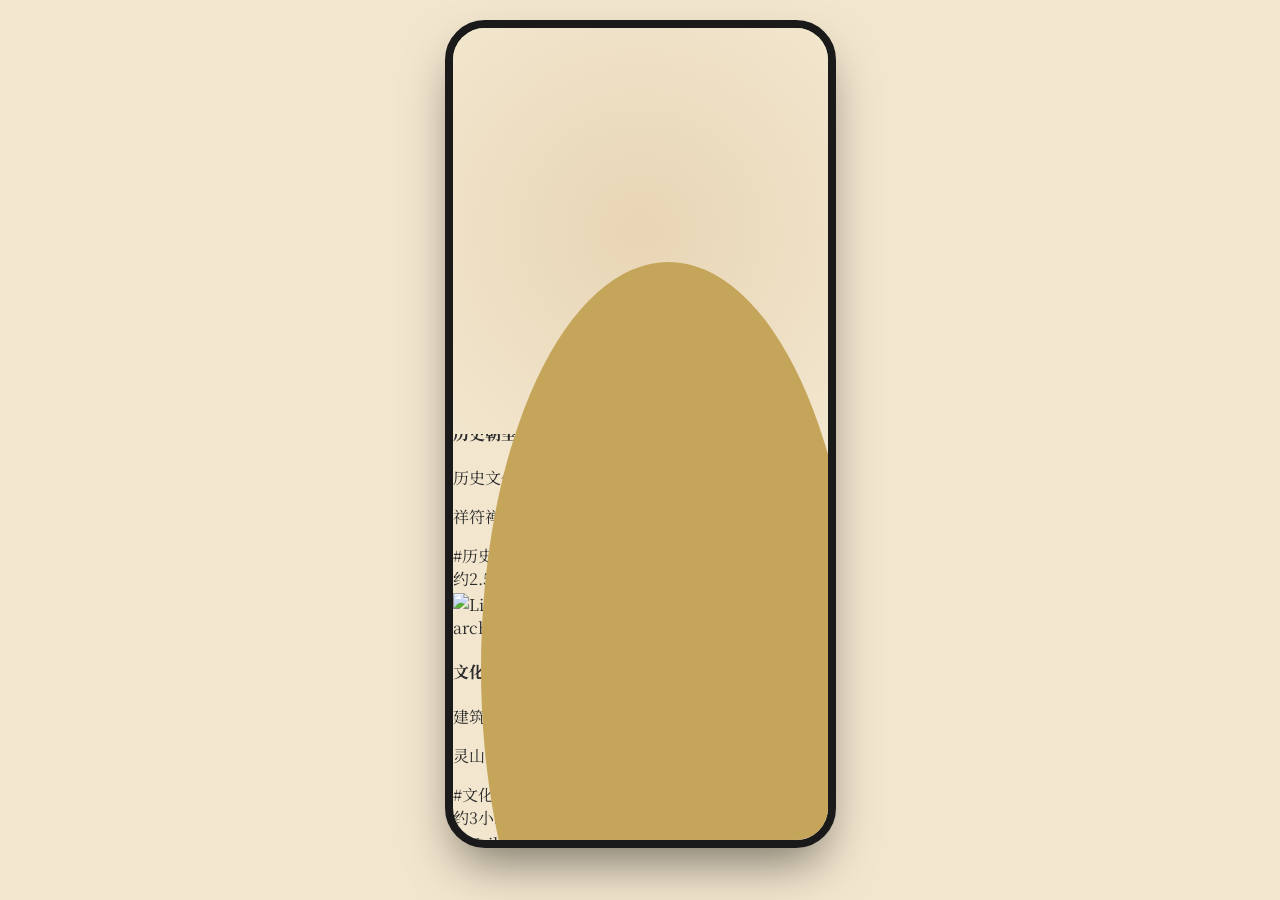
==== digital-human-guide_v2.html @ 1e9fa06c "Add mini program guide and admin pages" ====
<!DOCTYPE html>

<html lang="zh-CN">
<head>
<meta charset="utf-8"/>
<meta content="width=device-width, initial-scale=1.0" name="viewport"/>
<title>灵山胜境 · 智能导览 - 沉浸式数字人景区导览</title>
<script src="https://modao.cc/agent-py/static/source/js/tailwindcss.js"></script>
<script src="https://modao.cc/agent-py/static/source/js/iconify-icon.min.js"></script>
<link href="https://fonts.googleapis.com/css2?family=Noto+Serif+SC:wght@400;700&amp;display=swap" rel="stylesheet"/>
<style>
        body {
            font-family: 'Noto Serif SC', serif;
            background-color: #F2E6CE; /* 绢本色 */
            color: #2B2B2B; /* 墨黑 */
            overflow: hidden;
        }

        .phone-container {
            width: 375px;
            height: 812px;
            margin: 20px auto;
            position: relative;
            background-color: #F2E6CE;
            box-shadow: 0 25px 50px -12px rgba(0, 0, 0, 0.5);
            border-radius: 40px;
            border: 8px solid #1A1A1A;
            overflow: hidden;
        }

        /* 隐藏滚动条但保持功能 */
        .no-scrollbar::-webkit-scrollbar {
            display: none;
        }
        .no-scrollbar {
            -ms-overflow-style: none;
            scrollbar-width: none;
        }

        /* 数字人呼吸光晕 - 融入金色佛光 */
        @keyframes breathe {
            0%, 100% { transform: scale(1); opacity: 0.6; box-shadow: 0 0 20px rgba(197, 165, 90, 0.3), 0 0 40px rgba(178, 34, 34, 0.15); }
            50% { transform: scale(1.05); opacity: 0.9; box-shadow: 0 0 40px rgba(197, 165, 90, 0.5), 0 0 60px rgba(178, 34, 34, 0.3); }
        }
        .avatar-glow {
            animation: breathe 3s ease-in-out infinite;
        }

        /* 声波动画 */
        @keyframes wave {
            0% { height: 4px; }
            50% { height: 16px; }
            100% { height: 4px; }
        }
        .wave-bar {
            width: 2px;
            margin: 0 1px;
            animation: wave 1s ease-in-out infinite;
        }

        /* 语音按钮脉冲 */
        @keyframes pulse-ring {
            0% { transform: scale(0.8); opacity: 0.5; }
            100% { transform: scale(1.5); opacity: 0; }
        }
        .pulse-btn::before {
            content: '';
            position: absolute;
            width: 100%;
            height: 100%;
            border-radius: 50%;
            animation: pulse-ring 2s cubic-bezier(0.24, 0, 0.38, 1) infinite;
        }

        /* 背景水墨动态 - 融入佛光 */
        .ink-bg {
            background: radial-gradient(circle at 50% 50%, #E8D5B5 0%, #F2E6CE 100%);
            position: absolute;
            top: 0;
            left: 0;
            right: 0;
            height: 50%;
            z-index: 0;
        }

        /* 莲花祥云装饰 */
        .lotus-decoration {
            position: absolute;
            bottom: 10px;
            right: 10px;
            opacity: 0.08;
            font-size: 60px;
            z-index: 1;
            pointer-events: none;
            color: #C5A55A;
        }

        /* 磁贴效果 */
        .tile-card {
            background: rgba(255, 255, 255, 0.4);
            backdrop-filter: blur(4px);
            border: 1px solid rgba(43, 43, 43, 0.1);
            transition: all 0.3s ease;
        }
        .tile-card:hover {
            border-color: rgba(197, 165, 90, 0.3);
        }
        .tile-card:active {
            transform: scale(0.95);
            background: rgba(255, 255, 255, 0.6);
        }

        /* 回纹装饰 */
        .border-pattern {
            border: 2px solid #2B2B2B;
            position: relative;
        }
        .border-pattern::after {
            content: '';
            position: absolute;
            top: 2px; left: 2px; right: 2px; bottom: 2px;
            border: 1px solid #2B2B2B;
            pointer-events: none;
        }

        /* 鎏金强调 */
        .gold-accent {
            color: #C5A55A;
        }
        .gold-border {
            border-color: #C5A55A;
        }
        .gold-bg {
            background-color: #C5A55A;
        }
        .gold-bg-light {
            background-color: rgba(197, 165, 90, 0.15);
        }
    </style>
</head>
<body class="flex items-center justify-center min-h-screen bg-gray-200">
<div class="phone-container flex flex-col">
<!-- 顶部状态区 -->
<div class="h-12 flex items-center justify-between px-8 z-20">
<div class="text-xs font-bold">09:41</div>
<div class="flex items-center space-x-2">
<span class="text-[10px] font-medium px-2 py-0.5 border border-[#C5A55A]/40 rounded-full text-[#C5A55A]">灵山胜境</span>
<iconify-icon class="text-sm" icon="mdi:signal"></iconify-icon>
<iconify-icon class="text-sm" icon="mdi:wifi"></iconify-icon>
<iconify-icon class="text-sm" icon="mdi:battery"></iconify-icon>
</div>
</div>
<!-- 主内容滚动区 -->
<div class="flex-1 overflow-y-auto no-scrollbar pb-32">
<!-- 数字人对话区 (沉浸式主体) -->
<div class="relative h-[400px] flex flex-col items-center justify-center">
<div class="ink-bg"></div>
<div class="lotus-decoration">
<iconify-icon icon="mdi:flower-lotus"></iconify-icon>
</div>
<!-- 数字人形象容器 -->
<div class="relative z-10 mt-4">
<div class="w-48 h-48 rounded-full border-4 border-[#C5A55A]/30 avatar-glow overflow-hidden relative">
<img alt="A digital human guide in Buddhist-inspired attire welcoming visitors to Lingshan Grand Buddha Scenic Area" class="w-full h-full object-cover" src="https://modao.cc/agent-py/media/generated_images/2026-05-30/cef617a1b5b144f7b814a6ac4158e7ec.jpg"/>
</div>
<!-- 交互光晕 -->
<div class="absolute -bottom-2 left-1/2 -translate-x-1/2 bg-[#C5A55A] text-white text-[10px] px-3 py-1 rounded-full shadow-lg">
                        正在聆听...
                    </div>
</div>
<!-- 语音文字气泡 -->
<div class="relative z-10 mt-8 px-6 w-full">
<div class="bg-white/70 backdrop-blur-md p-4 rounded-2xl border border-[#C5A55A]/20 shadow-sm relative">
<div class="absolute -top-2 left-1/2 -translate-x-1/2 w-4 h-4 bg-white/70 rotate-45 border-l border-t border-[#C5A55A]/20"></div>
<p class="text-sm leading-relaxed text-center" id="dialogue-text">
                            “您好，我是灵山胜境的智能导览小灵，欢迎来到太湖佛国！”
                        </p>
<div class="flex justify-center items-end h-4 mt-2 space-x-0.5">
<div class="wave-bar bg-[#C5A55A]" style="animation-delay: 0.1s"></div>
<div class="wave-bar bg-[#B22222]" style="animation-delay: 0.3s"></div>
<div class="wave-bar bg-[#C5A55A]" style="animation-delay: 0.5s"></div>
<div class="wave-bar bg-[#B22222]" style="animation-delay: 0.2s"></div>
<div class="wave-bar bg-[#C5A55A]" style="animation-delay: 0.4s"></div>
</div>
</div>
</div>
</div>
<!-- 功能快捷入口区 -->
<div class="px-6 -mt-4 relative z-20 flex items-center justify-center space-x-8">
<button class="w-12 h-12 rounded-full bg-white/80 border border-gray-200 flex items-center justify-center shadow-md active:scale-90 transition-transform">
<iconify-icon class="text-xl text-gray-600" icon="mdi:keyboard-outline"></iconify-icon>
</button>
<button class="w-20 h-20 rounded-full bg-[#C5A55A] flex items-center justify-center shadow-xl pulse-btn relative active:scale-95 transition-transform" style="--pulse-color: #C5A55A;">
<iconify-icon class="text-4xl text-white relative z-10" icon="mdi:microphone"></iconify-icon>
</button>
<button class="w-12 h-12 rounded-full bg-white/80 border border-gray-200 flex items-center justify-center shadow-md active:scale-90 transition-transform">
<iconify-icon class="text-xl text-gray-600" icon="mdi:camera-outline"></iconify-icon>
</button>
</div>
<!-- 个性化游览路径 -->
<div class="mt-10 px-6">
<div class="flex justify-between items-end mb-4">
<h3 class="font-bold text-lg border-l-4 border-[#C5A55A] pl-3">推荐路线</h3>
<span class="text-xs text-gray-500">更多路线 &gt;</span>
</div>
<div class="flex space-x-4 overflow-x-auto no-scrollbar snap-x">
<!-- 路线卡片 1：历史朝圣之旅 -->
<div class="flex-none w-[260px] snap-start bg-white rounded-2xl overflow-hidden shadow-sm border border-gray-100">
<img alt="Xiangfu Temple entrance at Lingshan scenic area" class="w-full h-32 object-cover" src="https://modao.cc/agent-py/media/generated_images/2026-05-30/c7daee6f95bc4a80acd3943cc859bc97.jpg"/>
<div class="p-4">
<div class="flex justify-between items-start">
<h4 class="font-bold">历史朝圣之旅</h4>
<span class="bg-[#F2E6CE] text-[#C5A55A] text-[10px] px-2 py-0.5 rounded font-medium">历史文化</span>
</div>
<p class="text-[11px] text-gray-500 mt-1">祥符禅寺 → 灵山大佛 → 玄奘纪念堂</p>
<div class="mt-2 flex flex-wrap gap-1">
<span class="text-[9px] bg-gray-100 text-gray-500 px-1.5 py-0.5 rounded">#历史</span>
</div>
<div class="mt-3 flex justify-between items-center">
<span class="text-xs text-gray-400"><iconify-icon class="align-middle mr-1" icon="mdi:clock-outline"></iconify-icon>约2.5小时</span>
<button class="bg-[#2B2B2B] text-white text-xs px-4 py-1.5 rounded-full">开始游览</button>
</div>
</div>
</div>
<!-- 路线卡片 2：文化探秘之旅 -->
<div class="flex-none w-[260px] snap-start bg-white rounded-2xl overflow-hidden shadow-sm border border-gray-100">
<img alt="Lingshan Brahma Palace magnificent architecture interior" class="w-full h-32 object-cover" src="https://modao.cc/agent-py/media/generated_images/2026-05-30/686ee01ad6d4407899d7e5ca32ff51e2.jpg"/>
<div class="p-4">
<div class="flex justify-between items-start">
<h4 class="font-bold">文化探秘之旅</h4>
<span class="bg-blue-50 text-blue-600 text-[10px] px-2 py-0.5 rounded font-medium">建筑艺术</span>
</div>
<p class="text-[11px] text-gray-500 mt-1">灵山梵宫 → 五印坛城 → 九龙灌浴</p>
<div class="mt-2 flex flex-wrap gap-1">
<span class="text-[9px] bg-gray-100 text-gray-500 px-1.5 py-0.5 rounded">#文化</span>
</div>
<div class="mt-3 flex justify-between items-center">
<span class="text-xs text-gray-400"><iconify-icon class="align-middle mr-1" icon="mdi:clock-outline"></iconify-icon>约3小时</span>
<button class="bg-[#2B2B2B] text-white text-xs px-4 py-1.5 rounded-full">开始游览</button>
</div>
</div>
</div>
<!-- 路线卡片 3：自然禅意之旅 -->
<div class="flex-none w-[260px] snap-start bg-white rounded-2xl overflow-hidden shadow-sm border border-gray-100">
<img alt="Taihu Lake shoreline near Lingshan mountain scenery" class="w-full h-32 object-cover" src="https://modao.cc/agent-py/media/generated_images/2026-05-30/69fa940902654229a9d79c3aabaeab7b.jpg"/>
<div class="p-4">
<div class="flex justify-between items-start">
<h4 class="font-bold">自然禅意之旅</h4>
<span class="bg-green-50 text-green-600 text-[10px] px-2 py-0.5 rounded font-medium">自然风光</span>
</div>
<p class="text-[11px] text-gray-500 mt-1">太湖漫步 → 小灵山登高 → 禅意生态步道</p>
<div class="mt-2 flex flex-wrap gap-1">
<span class="text-[9px] bg-gray-100 text-gray-500 px-1.5 py-0.5 rounded">#自然</span>
</div>
<div class="mt-3 flex justify-between items-center">
<span class="text-xs text-gray-400"><iconify-icon class="align-middle mr-1" icon="mdi:clock-outline"></iconify-icon>约2小时</span>
<button class="bg-[#2B2B2B] text-white text-xs px-4 py-1.5 rounded-full">开始游览</button>
</div>
</div>
</div>
</div>
</div>
<!-- 景区百科磁贴区 -->
<div class="mt-10 px-6">
<h3 class="font-bold text-lg border-l-4 border-[#C5A55A] pl-3 mb-4">景区百科</h3>
<div class="grid grid-cols-2 gap-4">
<div class="tile-card p-4 rounded-xl flex flex-col items-center justify-center text-center">
<iconify-icon class="text-3xl text-[#C5A55A] mb-2" icon="mdi:temple-buddhist"></iconify-icon>
<span class="text-sm font-bold">灵山大佛</span>
<span class="text-[10px] text-gray-500">88米青铜大佛，东方佛之代表</span>
</div>
<div class="tile-card p-4 rounded-xl flex flex-col items-center justify-center text-center">
<iconify-icon class="text-3xl text-[#1A2C42] mb-2" icon="mdi:fountain"></iconify-icon>
<span class="text-sm font-bold">九龙灌浴</span>
<span class="text-[10px] text-gray-500">动态再现佛祖诞生场景</span>
</div>
<div class="tile-card p-4 rounded-xl flex flex-col items-center justify-center text-center">
<iconify-icon class="text-3xl text-[#B22222] mb-2" icon="mdi:palace"></iconify-icon>
<span class="text-sm font-bold">灵山梵宫</span>
<span class="text-[10px] text-gray-500">造价18亿的东方艺术殿堂</span>
</div>
<div class="tile-card p-4 rounded-xl flex flex-col items-center justify-center text-center">
<iconify-icon class="text-3xl text-[#C5A55A] mb-2" icon="mdi:castle"></iconify-icon>
<span class="text-sm font-bold">五印坛城</span>
<span class="text-[10px] text-gray-500">江南独有的藏传佛教体验中心</span>
</div>
<div class="tile-card p-4 rounded-xl flex flex-col items-center justify-center text-center">
<iconify-icon class="text-3xl text-green-700 mb-2" icon="mdi:shrine-outline"></iconify-icon>
<span class="text-sm font-bold">祥符禅寺</span>
<span class="text-[10px] text-gray-500">千年古刹，玄奘赐名发源地</span>
</div>
<div class="tile-card p-4 rounded-xl flex flex-col items-center justify-center text-center">
<iconify-icon class="text-3xl text-orange-600 mb-2" icon="mdi:book-open-variant"></iconify-icon>
<span class="text-sm font-bold">玄奘与灵山</span>
<span class="text-[10px] text-gray-500">开启灵山佛教千年文脉</span>
</div>
</div>
</div>
<!-- 周边服务设施 -->
<div class="mt-10 px-6 mb-10">
<div class="bg-[#2B2B2B] rounded-2xl p-4 flex justify-around items-center shadow-lg">
<div class="flex flex-col items-center">
<div class="w-10 h-10 rounded-full bg-white/10 flex items-center justify-center mb-1">
<iconify-icon class="text-xl text-white" icon="mdi:toilet"></iconify-icon>
</div>
<span class="text-[10px] text-gray-300">洗手间</span>
</div>
<div class="flex flex-col items-center">
<div class="w-10 h-10 rounded-full bg-white/10 flex items-center justify-center mb-1">
<iconify-icon class="text-xl text-white" icon="mdi:silverware-fork-knife"></iconify-icon>
</div>
<span class="text-[10px] text-gray-300">餐厅</span>
</div>
<div class="flex flex-col items-center">
<div class="w-10 h-10 rounded-full bg-white/10 flex items-center justify-center mb-1">
<iconify-icon class="text-xl text-white" icon="mdi:car-connected"></iconify-icon>
</div>
<span class="text-[10px] text-gray-300">停车场</span>
</div>
<div class="flex flex-col items-center">
<div class="w-10 h-10 rounded-full bg-white/10 flex items-center justify-center mb-1">
<iconify-icon class="text-xl text-white" icon="mdi:information-outline"></iconify-icon>
</div>
<span class="text-[10px] text-gray-300">游客中心</span>
</div>
</div>
</div>
</div>
<!-- 实时语音讲解控制条 (悬浮) -->
<div class="absolute bottom-20 left-4 right-4 z-30">
<div class="bg-white/90 backdrop-blur-md rounded-2xl p-3 shadow-xl border border-[#C5A55A]/30 flex items-center space-x-3">
<div class="w-10 h-10 rounded-lg overflow-hidden flex-none">
<img alt="Lingshan Grand Buddha hand square scenic view" class="w-full h-full object-cover" src="https://modao.cc/agent-py/media/generated_images/2026-05-30/0a1ec0ee9d7247d2acc868a0eba8b0f4.jpg"/>
</div>
<div class="flex-1 min-w-0">
<div class="flex justify-between items-center mb-1">
<h5 class="text-xs font-bold truncate">正在讲解：灵山大佛 · 佛手广场</h5>
<span class="text-[10px] text-gray-400">02:15 / 04:30</span>
</div>
<div class="w-full h-1 bg-gray-200 rounded-full overflow-hidden">
<div class="h-full bg-[#C5A55A] w-1/2"></div>
</div>
<div class="mt-1">
<p class="text-[9px] text-gray-400 truncate">云端俯瞰太湖全景，感受"八风吹不动，端坐紫金莲"的吉相格局</p>
</div>
</div>
<button class="w-8 h-8 rounded-full bg-[#C5A55A] flex items-center justify-center flex-none" id="play-btn">
<iconify-icon class="text-white text-lg" icon="mdi:play"></iconify-icon>
</button>
</div>
</div>
<!-- 底部导航栏 -->
<div class="h-20 bg-white border-t border-gray-100 flex items-center justify-around px-4 z-40">
<div class="flex flex-col items-center text-[#C5A55A]">
<iconify-icon class="text-2xl" icon="mdi:home-variant"></iconify-icon>
<span class="text-[10px] mt-1 font-bold">首页</span>
</div>
<div class="flex flex-col items-center text-gray-400">
<iconify-icon class="text-2xl" icon="mdi:comment-quote"></iconify-icon>
<span class="text-[10px] mt-1">讲解</span>
</div>
<div class="flex flex-col items-center text-gray-400">
<iconify-icon class="text-2xl" icon="mdi:map-marker-path"></iconify-icon>
<span class="text-[10px] mt-1">路线</span>
</div>
<div class="flex flex-col items-center text-gray-400">
<iconify-icon class="text-2xl" icon="mdi:account-circle"></iconify-icon>
<span class="text-[10px] mt-1">我的</span>
</div>
</div>
</div>
<script>
        // 模拟播放/暂停交互
        const playBtn = document.getElementById('play-btn');
        let isPlaying = false;
        playBtn.addEventListener('click', () => {
            isPlaying = !isPlaying;
            const icon = playBtn.querySelector('iconify-icon');
            icon.setAttribute('icon', isPlaying ? 'mdi:pause' : 'mdi:play');
        });

        // 模拟对话文本切换
        const dialogueText = document.getElementById('dialogue-text');
        const dialogues = [
            "“您好，我是灵山胜境的智能导览小灵，欢迎来到太湖佛国！”",
            "“灵山大佛高88米，由725吨铸铜铸造，是目前中国最高的青铜佛像之一。”",
            "“您对历史文化感兴趣吗？我可以为您推荐一条朝圣探秘路线。”",
            "“前方就是九龙灌浴广场，每日多场次动态演出再现佛祖诞生场景。”"
        ];
        let currentDialogue = 0;

        // 每6秒自动切换一段对话演示
        setInterval(() => {
            currentDialogue = (currentDialogue + 1) % dialogues.length;
            dialogueText.style.opacity = 0;
            setTimeout(() => {
                dialogueText.innerText = dialogues[currentDialogue];
                dialogueText.style.opacity = 1;
            }, 500);
        }, 6000);

        // 磁贴点击反馈
        document.querySelectorAll('.tile-card').forEach(tile => {
            tile.addEventListener('click', function() {
                const title = this.querySelector('span.font-bold').innerText;
                console.log('点击了百科：' + title);
                // 这里可以扩展弹出详情页的逻辑
            });
        });

        // 脉冲按钮颜色同步
        const pulseBtn = document.querySelector('.pulse-btn');
        if (pulseBtn) {
            const style = document.createElement('style');
            style.textContent = `
                .pulse-btn::before {
                    background-color: #C5A55A;
                }
            `;
            document.head.appendChild(style);
        }
    </script>
</body>
</html>
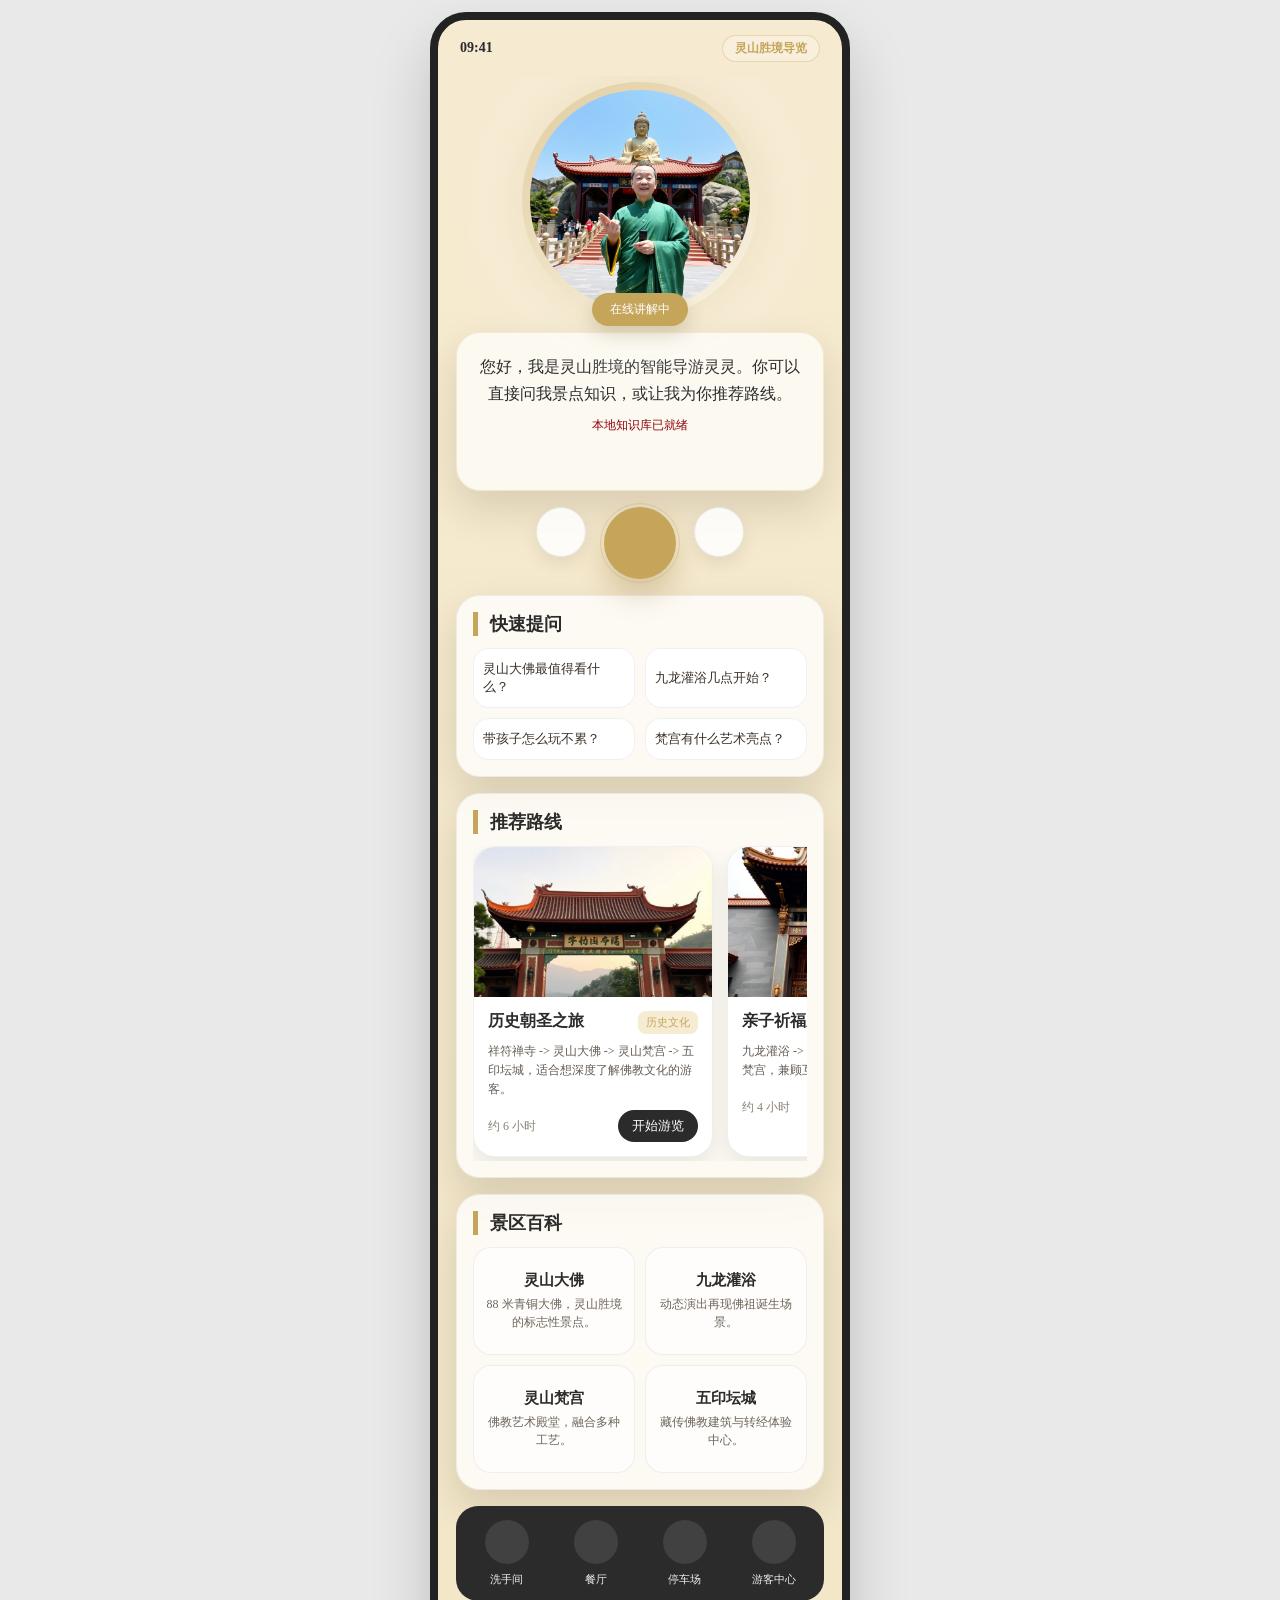
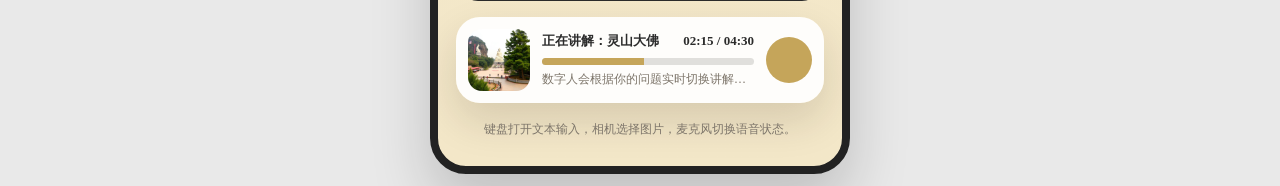
==== commit b8cce470: "完善AI数字人导览小程序功能" ====
--- a/digital-human-guide_v2.html
+++ b/digital-human-guide_v2.html
@@ -1,424 +1,699 @@
 <!DOCTYPE html>
-
 <html lang="zh-CN">
 <head>
-<meta charset="utf-8"/>
-<meta content="width=device-width, initial-scale=1.0" name="viewport"/>
-<title>灵山胜境 · 智能导览 - 沉浸式数字人景区导览</title>
-<script src="https://modao.cc/agent-py/static/source/js/tailwindcss.js"></script>
-<script src="https://modao.cc/agent-py/static/source/js/iconify-icon.min.js"></script>
-<link href="https://fonts.googleapis.com/css2?family=Noto+Serif+SC:wght@400;700&amp;display=swap" rel="stylesheet"/>
-<style>
-        body {
-            font-family: 'Noto Serif SC', serif;
-            background-color: #F2E6CE; /* 绢本色 */
-            color: #2B2B2B; /* 墨黑 */
-            overflow: hidden;
-        }
-
-        .phone-container {
-            width: 375px;
-            height: 812px;
-            margin: 20px auto;
-            position: relative;
-            background-color: #F2E6CE;
-            box-shadow: 0 25px 50px -12px rgba(0, 0, 0, 0.5);
-            border-radius: 40px;
-            border: 8px solid #1A1A1A;
-            overflow: hidden;
-        }
-
-        /* 隐藏滚动条但保持功能 */
-        .no-scrollbar::-webkit-scrollbar {
-            display: none;
-        }
-        .no-scrollbar {
-            -ms-overflow-style: none;
-            scrollbar-width: none;
-        }
-
-        /* 数字人呼吸光晕 - 融入金色佛光 */
-        @keyframes breathe {
-            0%, 100% { transform: scale(1); opacity: 0.6; box-shadow: 0 0 20px rgba(197, 165, 90, 0.3), 0 0 40px rgba(178, 34, 34, 0.15); }
-            50% { transform: scale(1.05); opacity: 0.9; box-shadow: 0 0 40px rgba(197, 165, 90, 0.5), 0 0 60px rgba(178, 34, 34, 0.3); }
-        }
-        .avatar-glow {
-            animation: breathe 3s ease-in-out infinite;
-        }
-
-        /* 声波动画 */
-        @keyframes wave {
-            0% { height: 4px; }
-            50% { height: 16px; }
-            100% { height: 4px; }
-        }
-        .wave-bar {
-            width: 2px;
-            margin: 0 1px;
-            animation: wave 1s ease-in-out infinite;
-        }
-
-        /* 语音按钮脉冲 */
-        @keyframes pulse-ring {
-            0% { transform: scale(0.8); opacity: 0.5; }
-            100% { transform: scale(1.5); opacity: 0; }
-        }
-        .pulse-btn::before {
-            content: '';
-            position: absolute;
-            width: 100%;
-            height: 100%;
-            border-radius: 50%;
-            animation: pulse-ring 2s cubic-bezier(0.24, 0, 0.38, 1) infinite;
-        }
-
-        /* 背景水墨动态 - 融入佛光 */
-        .ink-bg {
-            background: radial-gradient(circle at 50% 50%, #E8D5B5 0%, #F2E6CE 100%);
-            position: absolute;
-            top: 0;
-            left: 0;
-            right: 0;
-            height: 50%;
-            z-index: 0;
-        }
-
-        /* 莲花祥云装饰 */
-        .lotus-decoration {
-            position: absolute;
-            bottom: 10px;
-            right: 10px;
-            opacity: 0.08;
-            font-size: 60px;
-            z-index: 1;
-            pointer-events: none;
-            color: #C5A55A;
-        }
-
-        /* 磁贴效果 */
-        .tile-card {
-            background: rgba(255, 255, 255, 0.4);
-            backdrop-filter: blur(4px);
-            border: 1px solid rgba(43, 43, 43, 0.1);
-            transition: all 0.3s ease;
-        }
-        .tile-card:hover {
-            border-color: rgba(197, 165, 90, 0.3);
-        }
-        .tile-card:active {
-            transform: scale(0.95);
-            background: rgba(255, 255, 255, 0.6);
-        }
-
-        /* 回纹装饰 */
-        .border-pattern {
-            border: 2px solid #2B2B2B;
-            position: relative;
-        }
-        .border-pattern::after {
-            content: '';
-            position: absolute;
-            top: 2px; left: 2px; right: 2px; bottom: 2px;
-            border: 1px solid #2B2B2B;
-            pointer-events: none;
-        }
-
-        /* 鎏金强调 */
-        .gold-accent {
-            color: #C5A55A;
-        }
-        .gold-border {
-            border-color: #C5A55A;
-        }
-        .gold-bg {
-            background-color: #C5A55A;
-        }
-        .gold-bg-light {
-            background-color: rgba(197, 165, 90, 0.15);
-        }
-    </style>
+  <meta charset="utf-8" />
+  <meta name="viewport" content="width=device-width, initial-scale=1.0" />
+  <title>灵山胜境 智能导览</title>
+  <script src="https://modao.cc/agent-py/static/source/js/iconify-icon.min.js"></script>
+  <style>
+    :root{
+      --bg:#f2e6ce;
+      --card:#fffaf0;
+      --text:#2b2b2b;
+      --muted:#7d756a;
+      --gold:#c5a55a;
+      --red:#b22222;
+      --shadow:0 18px 40px rgba(40,28,16,.14);
+      --radius:24px;
+    }
+    *{box-sizing:border-box}
+    body{
+      margin:0;
+      font-family:"Noto Serif SC", "PingFang SC", "Microsoft YaHei", serif;
+      color:var(--text);
+      background:#e9e9e9;
+    }
+    .shell{
+      width:min(420px, calc(100vw - 24px));
+      margin:12px auto;
+      min-height:calc(100vh - 24px);
+      background:linear-gradient(180deg,#f6ead0 0%, #f3e7c8 100%);
+      border:8px solid #222;
+      border-radius:36px;
+      overflow:hidden;
+      box-shadow:0 30px 60px rgba(0,0,0,.18);
+      display:flex;
+      flex-direction:column;
+    }
+    .topbar{
+      height:56px;
+      padding:0 22px;
+      display:flex;
+      align-items:center;
+      justify-content:space-between;
+      font-size:14px;
+      font-weight:700;
+    }
+    .badge{
+      padding:4px 12px;
+      border:1px solid rgba(197,165,90,.35);
+      border-radius:999px;
+      color:var(--gold);
+      font-size:12px;
+      font-weight:600;
+      background:rgba(255,255,255,.25);
+    }
+    .content{
+      flex:1;
+      overflow:auto;
+      padding:0 18px 24px;
+    }
+    .hero{
+      position:relative;
+      padding:6px 0 18px;
+      display:flex;
+      flex-direction:column;
+      align-items:center;
+      gap:14px;
+    }
+    .hero::before{
+      content:"";
+      position:absolute;
+      inset:0;
+      background:radial-gradient(circle at 50% 30%, rgba(255,255,255,.46), transparent 56%);
+      pointer-events:none;
+    }
+    .avatar-wrap{
+      width:236px;
+      height:236px;
+      border-radius:50%;
+      padding:8px;
+      background:linear-gradient(145deg, rgba(197,165,90,.45), rgba(255,255,255,.35));
+      box-shadow:0 0 42px rgba(197,165,90,.22);
+      position:relative;
+    }
+    .avatar-wrap img{
+      width:100%;
+      height:100%;
+      border-radius:50%;
+      object-fit:cover;
+      display:block;
+    }
+    .listening{
+      position:absolute;
+      left:50%;
+      bottom:-8px;
+      transform:translateX(-50%);
+      background:var(--gold);
+      color:#fff;
+      padding:8px 18px;
+      border-radius:999px;
+      font-size:12px;
+      box-shadow:0 8px 18px rgba(90,70,20,.18);
+    }
+    .dialogue{
+      width:100%;
+      background:rgba(255,255,255,.7);
+      border:1px solid rgba(197,165,90,.2);
+      border-radius:24px;
+      padding:20px 18px 16px;
+      box-shadow:var(--shadow);
+      text-align:center;
+    }
+    .dialogue p{
+      margin:0;
+      line-height:1.7;
+      font-size:16px;
+    }
+    .source{
+      margin-top:10px;
+      color:#8f000d;
+      font-size:12px;
+    }
+    .waves{
+      margin-top:12px;
+      height:28px;
+      display:flex;
+      align-items:flex-end;
+      justify-content:center;
+      gap:4px;
+    }
+    .waves span{
+      width:4px;
+      border-radius:999px;
+      background:var(--gold);
+      animation:wave 1s ease-in-out infinite;
+    }
+    .waves span:nth-child(2n){background:var(--red)}
+    .waves span:nth-child(2){animation-delay:.12s}
+    .waves span:nth-child(3){animation-delay:.24s}
+    .waves span:nth-child(4){animation-delay:.36s}
+    .waves span:nth-child(5){animation-delay:.48s}
+    @keyframes wave{
+      0%,100%{height:8px}
+      50%{height:26px}
+    }
+    .actions{
+      margin-top:-2px;
+      display:flex;
+      justify-content:center;
+      gap:18px;
+      position:relative;
+      z-index:2;
+    }
+    .icon-btn{
+      border:none;
+      cursor:pointer;
+      display:grid;
+      place-items:center;
+      padding:0;
+      transition:transform .15s ease, box-shadow .15s ease, background .15s ease;
+      outline:none;
+    }
+    .icon-btn:active{transform:scale(.95)}
+    .kbd,.cam{
+      width:50px;
+      height:50px;
+      border-radius:50%;
+      background:rgba(255,255,255,.85);
+      border:1px solid rgba(0,0,0,.08);
+      box-shadow:0 8px 18px rgba(0,0,0,.08);
+      color:#555;
+    }
+    .mic{
+      width:72px;
+      height:72px;
+      border-radius:50%;
+      background:var(--gold);
+      color:#fff;
+      box-shadow:0 16px 28px rgba(128,94,22,.26);
+      position:relative;
+    }
+    .mic::before{
+      content:"";
+      position:absolute;
+      inset:-4px;
+      border-radius:50%;
+      border:1px solid rgba(197,165,90,.35);
+      animation:pulse 2s ease-out infinite;
+    }
+    @keyframes pulse{
+      0%{transform:scale(.9);opacity:.7}
+      100%{transform:scale(1.22);opacity:0}
+    }
+    .panel{
+      margin-top:16px;
+      background:rgba(255,255,255,.78);
+      border:1px solid rgba(0,0,0,.06);
+      border-radius:var(--radius);
+      box-shadow:var(--shadow);
+      padding:16px;
+    }
+    .section-title{
+      margin:0 0 12px;
+      padding-left:12px;
+      border-left:5px solid var(--gold);
+      font-size:18px;
+      font-weight:700;
+    }
+    .quick-grid{
+      display:grid;
+      grid-template-columns:1fr 1fr;
+      gap:10px;
+    }
+    .quick-grid button{
+      border:none;
+      border-radius:16px;
+      background:#fff;
+      padding:12px 10px;
+      line-height:1.35;
+      color:#3a3128;
+      box-shadow:inset 0 0 0 1px rgba(0,0,0,.06);
+      text-align:left;
+      cursor:pointer;
+    }
+    .routes{
+      display:flex;
+      gap:14px;
+      overflow:auto;
+      padding-bottom:4px;
+    }
+    .route-card{
+      min-width:240px;
+      width:240px;
+      background:#fff;
+      border-radius:22px;
+      overflow:hidden;
+      box-shadow:0 10px 22px rgba(0,0,0,.08);
+      border:1px solid rgba(0,0,0,.06);
+    }
+    .route-card img{
+      width:100%;
+      height:150px;
+      object-fit:cover;
+      display:block;
+    }
+    .route-body{padding:14px}
+    .route-top{
+      display:flex;
+      justify-content:space-between;
+      align-items:flex-start;
+      gap:10px;
+    }
+    .route-title{font-weight:700;font-size:16px}
+    .tag{
+      font-size:11px;
+      padding:4px 8px;
+      border-radius:8px;
+      background:#f6ecd3;
+      color:var(--gold);
+      flex:none;
+    }
+    .route-desc{
+      margin:8px 0 0;
+      font-size:12px;
+      color:#665d54;
+      line-height:1.55;
+    }
+    .route-foot{
+      margin-top:12px;
+      display:flex;
+      justify-content:space-between;
+      align-items:center;
+      font-size:12px;
+      color:#8b8278;
+    }
+    .start{
+      border:none;
+      background:#2b2b2b;
+      color:#fff;
+      border-radius:999px;
+      padding:7px 14px;
+      cursor:pointer;
+    }
+    .tiles{
+      display:grid;
+      grid-template-columns:1fr 1fr;
+      gap:10px;
+    }
+    .tile{
+      min-height:108px;
+      border-radius:18px;
+      background:rgba(255,255,255,.65);
+      border:1px solid rgba(0,0,0,.06);
+      padding:14px 12px;
+      text-align:center;
+      display:flex;
+      flex-direction:column;
+      justify-content:center;
+      gap:6px;
+      cursor:pointer;
+    }
+    .tile strong{font-size:15px}
+    .tile small{font-size:12px;color:#6d645a;line-height:1.45}
+    .service-bar{
+      margin-top:16px;
+      background:#2b2b2b;
+      color:#eee;
+      border-radius:22px;
+      padding:14px 10px;
+      display:flex;
+      justify-content:space-around;
+      gap:8px;
+    }
+    .service-item{
+      display:flex;
+      flex-direction:column;
+      align-items:center;
+      gap:8px;
+      font-size:11px;
+    }
+    .service-icon{
+      width:44px;
+      height:44px;
+      border-radius:50%;
+      background:rgba(255,255,255,.1);
+      display:grid;
+      place-items:center;
+    }
+    .chat-panel{
+      margin-top:16px;
+      background:rgba(255,255,255,.84);
+      border-radius:24px;
+      box-shadow:var(--shadow);
+      padding:14px;
+      display:none;
+    }
+    .chat-row{
+      display:flex;
+      gap:10px;
+      align-items:center;
+    }
+    .chat-row input{
+      flex:1;
+      min-width:0;
+      height:44px;
+      border:1px solid rgba(0,0,0,.12);
+      border-radius:14px;
+      padding:0 14px;
+      font:inherit;
+      outline:none;
+      background:#fff;
+    }
+    .chat-row button{
+      border:none;
+      height:44px;
+      border-radius:14px;
+      padding:0 16px;
+      background:#2b2b2b;
+      color:#fff;
+      cursor:pointer;
+    }
+    .log{
+      margin:12px 0 0;
+      padding:0;
+      list-style:none;
+      display:flex;
+      flex-direction:column;
+      gap:10px;
+    }
+    .msg{
+      max-width:86%;
+      border-radius:16px;
+      padding:10px 12px;
+      line-height:1.6;
+      font-size:14px;
+    }
+    .msg.user{align-self:flex-end;background:#2b2b2b;color:#fff}
+    .msg.ai{align-self:flex-start;background:#fff8eb;border:1px solid rgba(197,165,90,.18)}
+    .player{
+      margin-top:16px;
+      border-radius:24px;
+      background:rgba(255,255,255,.92);
+      box-shadow:var(--shadow);
+      padding:12px;
+      display:flex;
+      gap:12px;
+      align-items:center;
+    }
+    .player img{
+      width:62px;height:62px;border-radius:14px;object-fit:cover;flex:none;
+    }
+    .player-main{flex:1;min-width:0}
+    .player-top{
+      display:flex;justify-content:space-between;gap:12px;align-items:center;font-size:13px;font-weight:700
+    }
+    .progress{height:7px;background:#e0dfdc;border-radius:999px;overflow:hidden;margin-top:8px}
+    .progress span{display:block;height:100%;width:48%;background:var(--gold)}
+    .player-desc{margin-top:6px;font-size:12px;color:var(--muted);white-space:nowrap;overflow:hidden;text-overflow:ellipsis}
+    .play{
+      width:46px;height:46px;border-radius:50%;background:var(--gold);color:#fff;border:none;cursor:pointer;flex:none
+    }
+    .hidden{display:none}
+    .footer-note{
+      color:var(--muted);
+      font-size:12px;
+      text-align:center;
+      margin:18px 0 0;
+      padding-bottom:4px;
+    }
+  </style>
 </head>
-<body class="flex items-center justify-center min-h-screen bg-gray-200">
-<div class="phone-container flex flex-col">
-<!-- 顶部状态区 -->
-<div class="h-12 flex items-center justify-between px-8 z-20">
-<div class="text-xs font-bold">09:41</div>
-<div class="flex items-center space-x-2">
-<span class="text-[10px] font-medium px-2 py-0.5 border border-[#C5A55A]/40 rounded-full text-[#C5A55A]">灵山胜境</span>
-<iconify-icon class="text-sm" icon="mdi:signal"></iconify-icon>
-<iconify-icon class="text-sm" icon="mdi:wifi"></iconify-icon>
-<iconify-icon class="text-sm" icon="mdi:battery"></iconify-icon>
-</div>
-</div>
-<!-- 主内容滚动区 -->
-<div class="flex-1 overflow-y-auto no-scrollbar pb-32">
-<!-- 数字人对话区 (沉浸式主体) -->
-<div class="relative h-[400px] flex flex-col items-center justify-center">
-<div class="ink-bg"></div>
-<div class="lotus-decoration">
-<iconify-icon icon="mdi:flower-lotus"></iconify-icon>
-</div>
-<!-- 数字人形象容器 -->
-<div class="relative z-10 mt-4">
-<div class="w-48 h-48 rounded-full border-4 border-[#C5A55A]/30 avatar-glow overflow-hidden relative">
-<img alt="A digital human guide in Buddhist-inspired attire welcoming visitors to Lingshan Grand Buddha Scenic Area" class="w-full h-full object-cover" src="https://modao.cc/agent-py/media/generated_images/2026-05-30/cef617a1b5b144f7b814a6ac4158e7ec.jpg"/>
-</div>
-<!-- 交互光晕 -->
-<div class="absolute -bottom-2 left-1/2 -translate-x-1/2 bg-[#C5A55A] text-white text-[10px] px-3 py-1 rounded-full shadow-lg">
-                        正在聆听...
-                    </div>
-</div>
-<!-- 语音文字气泡 -->
-<div class="relative z-10 mt-8 px-6 w-full">
-<div class="bg-white/70 backdrop-blur-md p-4 rounded-2xl border border-[#C5A55A]/20 shadow-sm relative">
-<div class="absolute -top-2 left-1/2 -translate-x-1/2 w-4 h-4 bg-white/70 rotate-45 border-l border-t border-[#C5A55A]/20"></div>
-<p class="text-sm leading-relaxed text-center" id="dialogue-text">
-                            “您好，我是灵山胜境的智能导览小灵，欢迎来到太湖佛国！”
-                        </p>
-<div class="flex justify-center items-end h-4 mt-2 space-x-0.5">
-<div class="wave-bar bg-[#C5A55A]" style="animation-delay: 0.1s"></div>
-<div class="wave-bar bg-[#B22222]" style="animation-delay: 0.3s"></div>
-<div class="wave-bar bg-[#C5A55A]" style="animation-delay: 0.5s"></div>
-<div class="wave-bar bg-[#B22222]" style="animation-delay: 0.2s"></div>
-<div class="wave-bar bg-[#C5A55A]" style="animation-delay: 0.4s"></div>
-</div>
-</div>
-</div>
-</div>
-<!-- 功能快捷入口区 -->
-<div class="px-6 -mt-4 relative z-20 flex items-center justify-center space-x-8">
-<button class="w-12 h-12 rounded-full bg-white/80 border border-gray-200 flex items-center justify-center shadow-md active:scale-90 transition-transform">
-<iconify-icon class="text-xl text-gray-600" icon="mdi:keyboard-outline"></iconify-icon>
-</button>
-<button class="w-20 h-20 rounded-full bg-[#C5A55A] flex items-center justify-center shadow-xl pulse-btn relative active:scale-95 transition-transform" style="--pulse-color: #C5A55A;">
-<iconify-icon class="text-4xl text-white relative z-10" icon="mdi:microphone"></iconify-icon>
-</button>
-<button class="w-12 h-12 rounded-full bg-white/80 border border-gray-200 flex items-center justify-center shadow-md active:scale-90 transition-transform">
-<iconify-icon class="text-xl text-gray-600" icon="mdi:camera-outline"></iconify-icon>
-</button>
-</div>
-<!-- 个性化游览路径 -->
-<div class="mt-10 px-6">
-<div class="flex justify-between items-end mb-4">
-<h3 class="font-bold text-lg border-l-4 border-[#C5A55A] pl-3">推荐路线</h3>
-<span class="text-xs text-gray-500">更多路线 &gt;</span>
-</div>
-<div class="flex space-x-4 overflow-x-auto no-scrollbar snap-x">
-<!-- 路线卡片 1：历史朝圣之旅 -->
-<div class="flex-none w-[260px] snap-start bg-white rounded-2xl overflow-hidden shadow-sm border border-gray-100">
-<img alt="Xiangfu Temple entrance at Lingshan scenic area" class="w-full h-32 object-cover" src="https://modao.cc/agent-py/media/generated_images/2026-05-30/c7daee6f95bc4a80acd3943cc859bc97.jpg"/>
-<div class="p-4">
-<div class="flex justify-between items-start">
-<h4 class="font-bold">历史朝圣之旅</h4>
-<span class="bg-[#F2E6CE] text-[#C5A55A] text-[10px] px-2 py-0.5 rounded font-medium">历史文化</span>
-</div>
-<p class="text-[11px] text-gray-500 mt-1">祥符禅寺 → 灵山大佛 → 玄奘纪念堂</p>
-<div class="mt-2 flex flex-wrap gap-1">
-<span class="text-[9px] bg-gray-100 text-gray-500 px-1.5 py-0.5 rounded">#历史</span>
-</div>
-<div class="mt-3 flex justify-between items-center">
-<span class="text-xs text-gray-400"><iconify-icon class="align-middle mr-1" icon="mdi:clock-outline"></iconify-icon>约2.5小时</span>
-<button class="bg-[#2B2B2B] text-white text-xs px-4 py-1.5 rounded-full">开始游览</button>
-</div>
-</div>
-</div>
-<!-- 路线卡片 2：文化探秘之旅 -->
-<div class="flex-none w-[260px] snap-start bg-white rounded-2xl overflow-hidden shadow-sm border border-gray-100">
-<img alt="Lingshan Brahma Palace magnificent architecture interior" class="w-full h-32 object-cover" src="https://modao.cc/agent-py/media/generated_images/2026-05-30/686ee01ad6d4407899d7e5ca32ff51e2.jpg"/>
-<div class="p-4">
-<div class="flex justify-between items-start">
-<h4 class="font-bold">文化探秘之旅</h4>
-<span class="bg-blue-50 text-blue-600 text-[10px] px-2 py-0.5 rounded font-medium">建筑艺术</span>
-</div>
-<p class="text-[11px] text-gray-500 mt-1">灵山梵宫 → 五印坛城 → 九龙灌浴</p>
-<div class="mt-2 flex flex-wrap gap-1">
-<span class="text-[9px] bg-gray-100 text-gray-500 px-1.5 py-0.5 rounded">#文化</span>
-</div>
-<div class="mt-3 flex justify-between items-center">
-<span class="text-xs text-gray-400"><iconify-icon class="align-middle mr-1" icon="mdi:clock-outline"></iconify-icon>约3小时</span>
-<button class="bg-[#2B2B2B] text-white text-xs px-4 py-1.5 rounded-full">开始游览</button>
-</div>
-</div>
-</div>
-<!-- 路线卡片 3：自然禅意之旅 -->
-<div class="flex-none w-[260px] snap-start bg-white rounded-2xl overflow-hidden shadow-sm border border-gray-100">
-<img alt="Taihu Lake shoreline near Lingshan mountain scenery" class="w-full h-32 object-cover" src="https://modao.cc/agent-py/media/generated_images/2026-05-30/69fa940902654229a9d79c3aabaeab7b.jpg"/>
-<div class="p-4">
-<div class="flex justify-between items-start">
-<h4 class="font-bold">自然禅意之旅</h4>
-<span class="bg-green-50 text-green-600 text-[10px] px-2 py-0.5 rounded font-medium">自然风光</span>
-</div>
-<p class="text-[11px] text-gray-500 mt-1">太湖漫步 → 小灵山登高 → 禅意生态步道</p>
-<div class="mt-2 flex flex-wrap gap-1">
-<span class="text-[9px] bg-gray-100 text-gray-500 px-1.5 py-0.5 rounded">#自然</span>
-</div>
-<div class="mt-3 flex justify-between items-center">
-<span class="text-xs text-gray-400"><iconify-icon class="align-middle mr-1" icon="mdi:clock-outline"></iconify-icon>约2小时</span>
-<button class="bg-[#2B2B2B] text-white text-xs px-4 py-1.5 rounded-full">开始游览</button>
-</div>
-</div>
-</div>
-</div>
-</div>
-<!-- 景区百科磁贴区 -->
-<div class="mt-10 px-6">
-<h3 class="font-bold text-lg border-l-4 border-[#C5A55A] pl-3 mb-4">景区百科</h3>
-<div class="grid grid-cols-2 gap-4">
-<div class="tile-card p-4 rounded-xl flex flex-col items-center justify-center text-center">
-<iconify-icon class="text-3xl text-[#C5A55A] mb-2" icon="mdi:temple-buddhist"></iconify-icon>
-<span class="text-sm font-bold">灵山大佛</span>
-<span class="text-[10px] text-gray-500">88米青铜大佛，东方佛之代表</span>
-</div>
-<div class="tile-card p-4 rounded-xl flex flex-col items-center justify-center text-center">
-<iconify-icon class="text-3xl text-[#1A2C42] mb-2" icon="mdi:fountain"></iconify-icon>
-<span class="text-sm font-bold">九龙灌浴</span>
-<span class="text-[10px] text-gray-500">动态再现佛祖诞生场景</span>
-</div>
-<div class="tile-card p-4 rounded-xl flex flex-col items-center justify-center text-center">
-<iconify-icon class="text-3xl text-[#B22222] mb-2" icon="mdi:palace"></iconify-icon>
-<span class="text-sm font-bold">灵山梵宫</span>
-<span class="text-[10px] text-gray-500">造价18亿的东方艺术殿堂</span>
-</div>
-<div class="tile-card p-4 rounded-xl flex flex-col items-center justify-center text-center">
-<iconify-icon class="text-3xl text-[#C5A55A] mb-2" icon="mdi:castle"></iconify-icon>
-<span class="text-sm font-bold">五印坛城</span>
-<span class="text-[10px] text-gray-500">江南独有的藏传佛教体验中心</span>
-</div>
-<div class="tile-card p-4 rounded-xl flex flex-col items-center justify-center text-center">
-<iconify-icon class="text-3xl text-green-700 mb-2" icon="mdi:shrine-outline"></iconify-icon>
-<span class="text-sm font-bold">祥符禅寺</span>
-<span class="text-[10px] text-gray-500">千年古刹，玄奘赐名发源地</span>
-</div>
-<div class="tile-card p-4 rounded-xl flex flex-col items-center justify-center text-center">
-<iconify-icon class="text-3xl text-orange-600 mb-2" icon="mdi:book-open-variant"></iconify-icon>
-<span class="text-sm font-bold">玄奘与灵山</span>
-<span class="text-[10px] text-gray-500">开启灵山佛教千年文脉</span>
-</div>
-</div>
-</div>
-<!-- 周边服务设施 -->
-<div class="mt-10 px-6 mb-10">
-<div class="bg-[#2B2B2B] rounded-2xl p-4 flex justify-around items-center shadow-lg">
-<div class="flex flex-col items-center">
-<div class="w-10 h-10 rounded-full bg-white/10 flex items-center justify-center mb-1">
-<iconify-icon class="text-xl text-white" icon="mdi:toilet"></iconify-icon>
-</div>
-<span class="text-[10px] text-gray-300">洗手间</span>
-</div>
-<div class="flex flex-col items-center">
-<div class="w-10 h-10 rounded-full bg-white/10 flex items-center justify-center mb-1">
-<iconify-icon class="text-xl text-white" icon="mdi:silverware-fork-knife"></iconify-icon>
-</div>
-<span class="text-[10px] text-gray-300">餐厅</span>
-</div>
-<div class="flex flex-col items-center">
-<div class="w-10 h-10 rounded-full bg-white/10 flex items-center justify-center mb-1">
-<iconify-icon class="text-xl text-white" icon="mdi:car-connected"></iconify-icon>
-</div>
-<span class="text-[10px] text-gray-300">停车场</span>
-</div>
-<div class="flex flex-col items-center">
-<div class="w-10 h-10 rounded-full bg-white/10 flex items-center justify-center mb-1">
-<iconify-icon class="text-xl text-white" icon="mdi:information-outline"></iconify-icon>
-</div>
-<span class="text-[10px] text-gray-300">游客中心</span>
-</div>
-</div>
-</div>
-</div>
-<!-- 实时语音讲解控制条 (悬浮) -->
-<div class="absolute bottom-20 left-4 right-4 z-30">
-<div class="bg-white/90 backdrop-blur-md rounded-2xl p-3 shadow-xl border border-[#C5A55A]/30 flex items-center space-x-3">
-<div class="w-10 h-10 rounded-lg overflow-hidden flex-none">
-<img alt="Lingshan Grand Buddha hand square scenic view" class="w-full h-full object-cover" src="https://modao.cc/agent-py/media/generated_images/2026-05-30/0a1ec0ee9d7247d2acc868a0eba8b0f4.jpg"/>
-</div>
-<div class="flex-1 min-w-0">
-<div class="flex justify-between items-center mb-1">
-<h5 class="text-xs font-bold truncate">正在讲解：灵山大佛 · 佛手广场</h5>
-<span class="text-[10px] text-gray-400">02:15 / 04:30</span>
-</div>
-<div class="w-full h-1 bg-gray-200 rounded-full overflow-hidden">
-<div class="h-full bg-[#C5A55A] w-1/2"></div>
-</div>
-<div class="mt-1">
-<p class="text-[9px] text-gray-400 truncate">云端俯瞰太湖全景，感受"八风吹不动，端坐紫金莲"的吉相格局</p>
-</div>
-</div>
-<button class="w-8 h-8 rounded-full bg-[#C5A55A] flex items-center justify-center flex-none" id="play-btn">
-<iconify-icon class="text-white text-lg" icon="mdi:play"></iconify-icon>
-</button>
-</div>
-</div>
-<!-- 底部导航栏 -->
-<div class="h-20 bg-white border-t border-gray-100 flex items-center justify-around px-4 z-40">
-<div class="flex flex-col items-center text-[#C5A55A]">
-<iconify-icon class="text-2xl" icon="mdi:home-variant"></iconify-icon>
-<span class="text-[10px] mt-1 font-bold">首页</span>
-</div>
-<div class="flex flex-col items-center text-gray-400">
-<iconify-icon class="text-2xl" icon="mdi:comment-quote"></iconify-icon>
-<span class="text-[10px] mt-1">讲解</span>
-</div>
-<div class="flex flex-col items-center text-gray-400">
-<iconify-icon class="text-2xl" icon="mdi:map-marker-path"></iconify-icon>
-<span class="text-[10px] mt-1">路线</span>
-</div>
-<div class="flex flex-col items-center text-gray-400">
-<iconify-icon class="text-2xl" icon="mdi:account-circle"></iconify-icon>
-<span class="text-[10px] mt-1">我的</span>
-</div>
-</div>
-</div>
-<script>
-        // 模拟播放/暂停交互
-        const playBtn = document.getElementById('play-btn');
-        let isPlaying = false;
-        playBtn.addEventListener('click', () => {
-            isPlaying = !isPlaying;
-            const icon = playBtn.querySelector('iconify-icon');
-            icon.setAttribute('icon', isPlaying ? 'mdi:pause' : 'mdi:play');
-        });
-
-        // 模拟对话文本切换
-        const dialogueText = document.getElementById('dialogue-text');
-        const dialogues = [
-            "“您好，我是灵山胜境的智能导览小灵，欢迎来到太湖佛国！”",
-            "“灵山大佛高88米，由725吨铸铜铸造，是目前中国最高的青铜佛像之一。”",
-            "“您对历史文化感兴趣吗？我可以为您推荐一条朝圣探秘路线。”",
-            "“前方就是九龙灌浴广场，每日多场次动态演出再现佛祖诞生场景。”"
-        ];
-        let currentDialogue = 0;
-
-        // 每6秒自动切换一段对话演示
-        setInterval(() => {
-            currentDialogue = (currentDialogue + 1) % dialogues.length;
-            dialogueText.style.opacity = 0;
-            setTimeout(() => {
-                dialogueText.innerText = dialogues[currentDialogue];
-                dialogueText.style.opacity = 1;
-            }, 500);
-        }, 6000);
-
-        // 磁贴点击反馈
-        document.querySelectorAll('.tile-card').forEach(tile => {
-            tile.addEventListener('click', function() {
-                const title = this.querySelector('span.font-bold').innerText;
-                console.log('点击了百科：' + title);
-                // 这里可以扩展弹出详情页的逻辑
-            });
-        });
-
-        // 脉冲按钮颜色同步
-        const pulseBtn = document.querySelector('.pulse-btn');
-        if (pulseBtn) {
-            const style = document.createElement('style');
-            style.textContent = `
-                .pulse-btn::before {
-                    background-color: #C5A55A;
-                }
-            `;
-            document.head.appendChild(style);
-        }
-    </script>
+<body>
+  <div class="shell">
+    <div class="topbar">
+      <div>09:41</div>
+      <div class="badge">灵山胜境导览</div>
+    </div>
+
+    <div class="content">
+      <section class="hero">
+        <div class="avatar-wrap">
+          <img src="/assets/guide/avatar.jpg" alt="数字人导游" />
+          <div class="listening" id="listening-state">在线讲解中</div>
+        </div>
+        <div class="dialogue">
+          <p id="dialogue-text">您好，我是灵山胜境的智能导游灵灵。你可以直接问我景点知识，或让我为你推荐路线。</p>
+          <div class="source" id="source-text">本地知识库已就绪</div>
+          <div class="waves" aria-hidden="true">
+            <span></span><span></span><span></span><span></span><span></span>
+          </div>
+        </div>
+      </section>
+
+      <section class="actions" aria-label="快捷入口">
+        <button class="icon-btn kbd" id="keyboard-btn" aria-label="切换文本输入" title="切换文本输入">
+          <iconify-icon icon="mdi:keyboard-outline"></iconify-icon>
+        </button>
+        <button class="icon-btn mic" id="mic-btn" aria-label="开始语音对话" title="开始语音对话">
+          <iconify-icon icon="mdi:microphone" width="30" height="30"></iconify-icon>
+        </button>
+        <button class="icon-btn cam" id="camera-btn" aria-label="上传或拍摄图片" title="上传或拍摄图片">
+          <iconify-icon icon="mdi:camera-outline"></iconify-icon>
+        </button>
+      </section>
+
+      <section class="chat-panel" id="chat-panel">
+        <div class="chat-row">
+          <input id="question-input" type="text" placeholder="输入问题，例如：九龙灌浴几点开始？" />
+          <button id="send-btn" type="button">发送</button>
+        </div>
+        <ul class="log" id="chat-log">
+          <li class="msg ai">欢迎提问，我会把你的问题显示在这里。</li>
+        </ul>
+        <input id="camera-input" class="hidden" type="file" accept="image/*" />
+      </section>
+
+      <section class="panel">
+        <h3 class="section-title">快速提问</h3>
+        <div class="quick-grid">
+          <button type="button" data-q="灵山大佛最值得看什么？">灵山大佛最值得看什么？</button>
+          <button type="button" data-q="九龙灌浴几点开始？">九龙灌浴几点开始？</button>
+          <button type="button" data-q="带孩子怎么玩不累？">带孩子怎么玩不累？</button>
+          <button type="button" data-q="梵宫有什么艺术亮点？">梵宫有什么艺术亮点？</button>
+        </div>
+      </section>
+
+      <section class="panel">
+        <h3 class="section-title">推荐路线</h3>
+        <div class="routes">
+          <article class="route-card">
+            <img src="/assets/guide/route-history.jpg" alt="历史文化路线" />
+            <div class="route-body">
+              <div class="route-top">
+                <div class="route-title">历史朝圣之旅</div>
+                <div class="tag">历史文化</div>
+              </div>
+              <p class="route-desc">祥符禅寺 -> 灵山大佛 -> 灵山梵宫 -> 五印坛城，适合想深度了解佛教文化的游客。</p>
+              <div class="route-foot">
+                <span>约 6 小时</span>
+                <button class="start" data-route="history">开始游览</button>
+              </div>
+            </div>
+          </article>
+          <article class="route-card">
+            <img src="/assets/guide/route-culture.jpg" alt="亲子路线" />
+            <div class="route-body">
+              <div class="route-top">
+                <div class="route-title">亲子祈福之旅</div>
+                <div class="tag">亲子</div>
+              </div>
+              <p class="route-desc">九龙灌浴 -> 佛手广场 -> 百子戏弥勒 -> 梵宫，兼顾互动和轻松游览。</p>
+              <div class="route-foot">
+                <span>约 4 小时</span>
+                <button class="start" data-route="family">开始游览</button>
+              </div>
+            </div>
+          </article>
+          <article class="route-card">
+            <img src="/assets/guide/route-nature.jpg" alt="自然风光路线" />
+            <div class="route-body">
+              <div class="route-top">
+                <div class="route-title">自然禅意之旅</div>
+                <div class="tag">自然风光</div>
+              </div>
+              <p class="route-desc">菩提大道 -> 灵山大佛 -> 曼飞龙塔 -> 灵山精舍，突出太湖风光与禅意氛围。</p>
+              <div class="route-foot">
+                <span>约 5 小时</span>
+                <button class="start" data-route="nature">开始游览</button>
+              </div>
+            </div>
+          </article>
+        </div>
+      </section>
+
+      <section class="panel">
+        <h3 class="section-title">景区百科</h3>
+        <div class="tiles">
+          <div class="tile" data-title="灵山大佛">
+            <strong>灵山大佛</strong><small>88 米青铜大佛，灵山胜境的标志性景点。</small>
+          </div>
+          <div class="tile" data-title="九龙灌浴">
+            <strong>九龙灌浴</strong><small>动态演出再现佛祖诞生场景。</small>
+          </div>
+          <div class="tile" data-title="灵山梵宫">
+            <strong>灵山梵宫</strong><small>佛教艺术殿堂，融合多种工艺。</small>
+          </div>
+          <div class="tile" data-title="五印坛城">
+            <strong>五印坛城</strong><small>藏传佛教建筑与转经体验中心。</small>
+          </div>
+        </div>
+      </section>
+
+      <section class="service-bar">
+        <div class="service-item"><div class="service-icon"><iconify-icon icon="mdi:toilet"></iconify-icon></div><span>洗手间</span></div>
+        <div class="service-item"><div class="service-icon"><iconify-icon icon="mdi:silverware-fork-knife"></iconify-icon></div><span>餐厅</span></div>
+        <div class="service-item"><div class="service-icon"><iconify-icon icon="mdi:car-connected"></iconify-icon></div><span>停车场</span></div>
+        <div class="service-item"><div class="service-icon"><iconify-icon icon="mdi:information-outline"></iconify-icon></div><span>游客中心</span></div>
+      </section>
+
+      <section class="player">
+        <img src="/assets/guide/player-thumb.jpg" alt="当前讲解" />
+        <div class="player-main">
+          <div class="player-top">
+            <span id="current-spot">正在讲解：灵山大佛</span>
+            <span>02:15 / 04:30</span>
+          </div>
+          <div class="progress"><span></span></div>
+          <div class="player-desc" id="player-desc">数字人会根据你的问题实时切换讲解内容。</div>
+        </div>
+        <button class="play" id="play-btn" type="button" aria-label="播放或暂停">
+          <iconify-icon id="play-icon" icon="mdi:play"></iconify-icon>
+        </button>
+      </section>
+
+      <div class="footer-note">键盘打开文本输入，相机选择图片，麦克风切换语音状态。</div>
+    </div>
+  </div>
+
+  <script>
+    const state = {
+      playing: false,
+      listening: false,
+      current: 0
+    };
+
+    const dialogueText = document.getElementById('dialogue-text');
+    const sourceText = document.getElementById('source-text');
+    const listeningState = document.getElementById('listening-state');
+    const currentSpot = document.getElementById('current-spot');
+    const playerDesc = document.getElementById('player-desc');
+    const playBtn = document.getElementById('play-btn');
+    const playIcon = document.getElementById('play-icon');
+    const keyboardBtn = document.getElementById('keyboard-btn');
+    const micBtn = document.getElementById('mic-btn');
+    const cameraBtn = document.getElementById('camera-btn');
+    const chatPanel = document.getElementById('chat-panel');
+    const questionInput = document.getElementById('question-input');
+    const sendBtn = document.getElementById('send-btn');
+    const cameraInput = document.getElementById('camera-input');
+    const chatLog = document.getElementById('chat-log');
+    const quickButtons = document.querySelectorAll('[data-q]');
+    const routeButtons = document.querySelectorAll('[data-route]');
+    const tiles = document.querySelectorAll('.tile');
+
+    const answers = [
+      '您好，我是灵山胜境的智能导游灵灵。你可以直接问我景点知识，或让我为你推荐路线。',
+      '灵山大佛是景区最重要的标志性景点之一，建议留出时间步行登顶，视野会很好。',
+      '如果你想轻松一点，我也可以优先帮你安排亲子路线或者自然路线。',
+      '九龙灌浴、灵山梵宫和五印坛城都很适合串联讲解。'
+    ];
+
+    function addMessage(role, text) {
+      const item = document.createElement('li');
+      item.className = `msg ${role}`;
+      item.textContent = text;
+      chatLog.appendChild(item);
+      chatLog.scrollTop = chatLog.scrollHeight;
+    }
+
+    function speak(text, source = '本地知识库已就绪') {
+      dialogueText.textContent = text;
+      sourceText.textContent = source;
+      playerDesc.textContent = text;
+    }
+
+    playBtn.addEventListener('click', () => {
+      state.playing = !state.playing;
+      playIcon.setAttribute('icon', state.playing ? 'mdi:pause' : 'mdi:play');
+      addMessage('ai', state.playing ? '讲解已继续播放。' : '讲解已暂停。');
+    });
+
+    keyboardBtn.addEventListener('click', () => {
+      const visible = chatPanel.style.display === 'block';
+      chatPanel.style.display = visible ? 'none' : 'block';
+      if (!visible) {
+        questionInput.focus();
+        speak('请输入问题，我会直接回答你。', '文本输入已打开');
+      } else {
+        speak('文本输入已收起。', '输入面板已关闭');
+      }
+    });
+
+    micBtn.addEventListener('click', () => {
+      state.listening = !state.listening;
+      listeningState.textContent = state.listening ? '语音输入已开启' : '在线讲解中';
+      speak(state.listening ? '语音输入已开启，请直接说话。' : '语音输入已关闭，欢迎继续提问。', '语音状态已切换');
+    });
+
+    cameraBtn.addEventListener('click', () => {
+      cameraInput.click();
+    });
+
+    cameraInput.addEventListener('change', () => {
+      const file = cameraInput.files && cameraInput.files[0];
+      if (!file) return;
+      addMessage('user', `上传了图片：${file.name}`);
+      const reply = `已收到图片“${file.name}”，正在识别景点内容并补充讲解。`;
+      addMessage('ai', reply);
+      speak(reply, '图片识别中');
+      cameraInput.value = '';
+    });
+
+    sendBtn.addEventListener('click', () => {
+      const text = questionInput.value.trim();
+      if (!text) {
+        speak('先输入一个问题吧，比如“九龙灌浴几点开始？”', '请先输入问题');
+        return;
+      }
+      addMessage('user', text);
+      const reply = `收到你的问题：“${text}”。我正在为你检索景区知识。`;
+      addMessage('ai', reply);
+      speak(reply, '已生成回答');
+      questionInput.value = '';
+    });
+
+    questionInput.addEventListener('keydown', (e) => {
+      if (e.key === 'Enter') sendBtn.click();
+    });
+
+    quickButtons.forEach((btn) => {
+      btn.addEventListener('click', () => {
+        questionInput.value = btn.dataset.q;
+        sendBtn.click();
+      });
+    });
+
+    routeButtons.forEach((btn) => {
+      btn.addEventListener('click', () => {
+        const route = btn.dataset.route;
+        const map = {
+          history: ['已切换到历史朝圣之旅。', '重点讲解灵山大佛、灵山梵宫和祥符禅寺。'],
+          family: ['已切换到亲子祈福之旅。', '这条线更轻松，适合带孩子一起走。'],
+          nature: ['已切换到自然禅意之旅。', '这条线会更多看到太湖风光和园林景致。']
+        };
+        const [title, desc] = map[route] || ['已切换路线。', ''];
+        currentSpot.textContent = `正在讲解：${title.replace('已切换到', '')}`;
+        speak(title, '路线推荐');
+        addMessage('ai', desc);
+      });
+    });
+
+    tiles.forEach((tile) => {
+      tile.addEventListener('click', () => {
+        const title = tile.dataset.title || '百科';
+        const reply = `${title}：你点开的这个条目可以继续展开讲解。`;
+        addMessage('ai', reply);
+        speak(reply, '百科条目');
+      });
+    });
+
+    setInterval(() => {
+      state.current = (state.current + 1) % answers.length;
+      if (!questionInput.value.trim()) {
+        speak(answers[state.current], '本地知识库自动轮播');
+      }
+    }, 7000);
+  </script>
 </body>
-</html>+</html>
